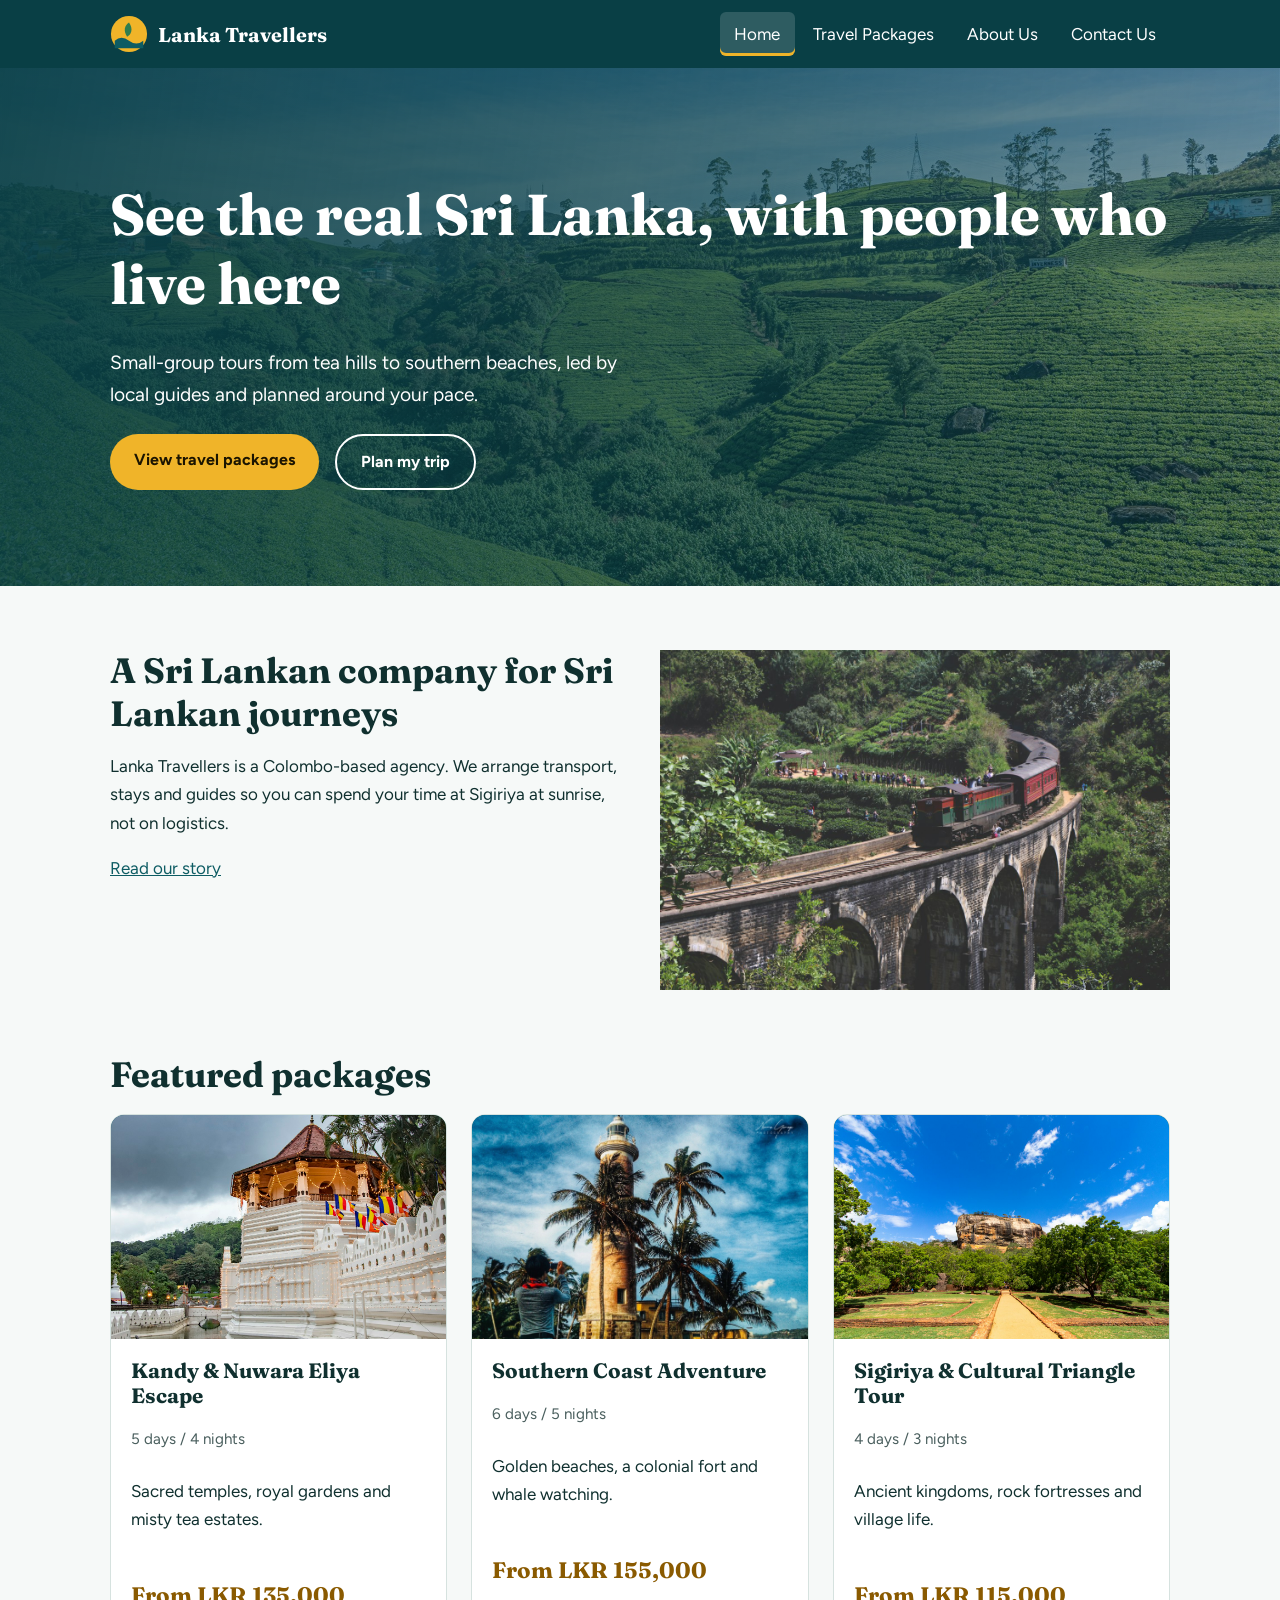
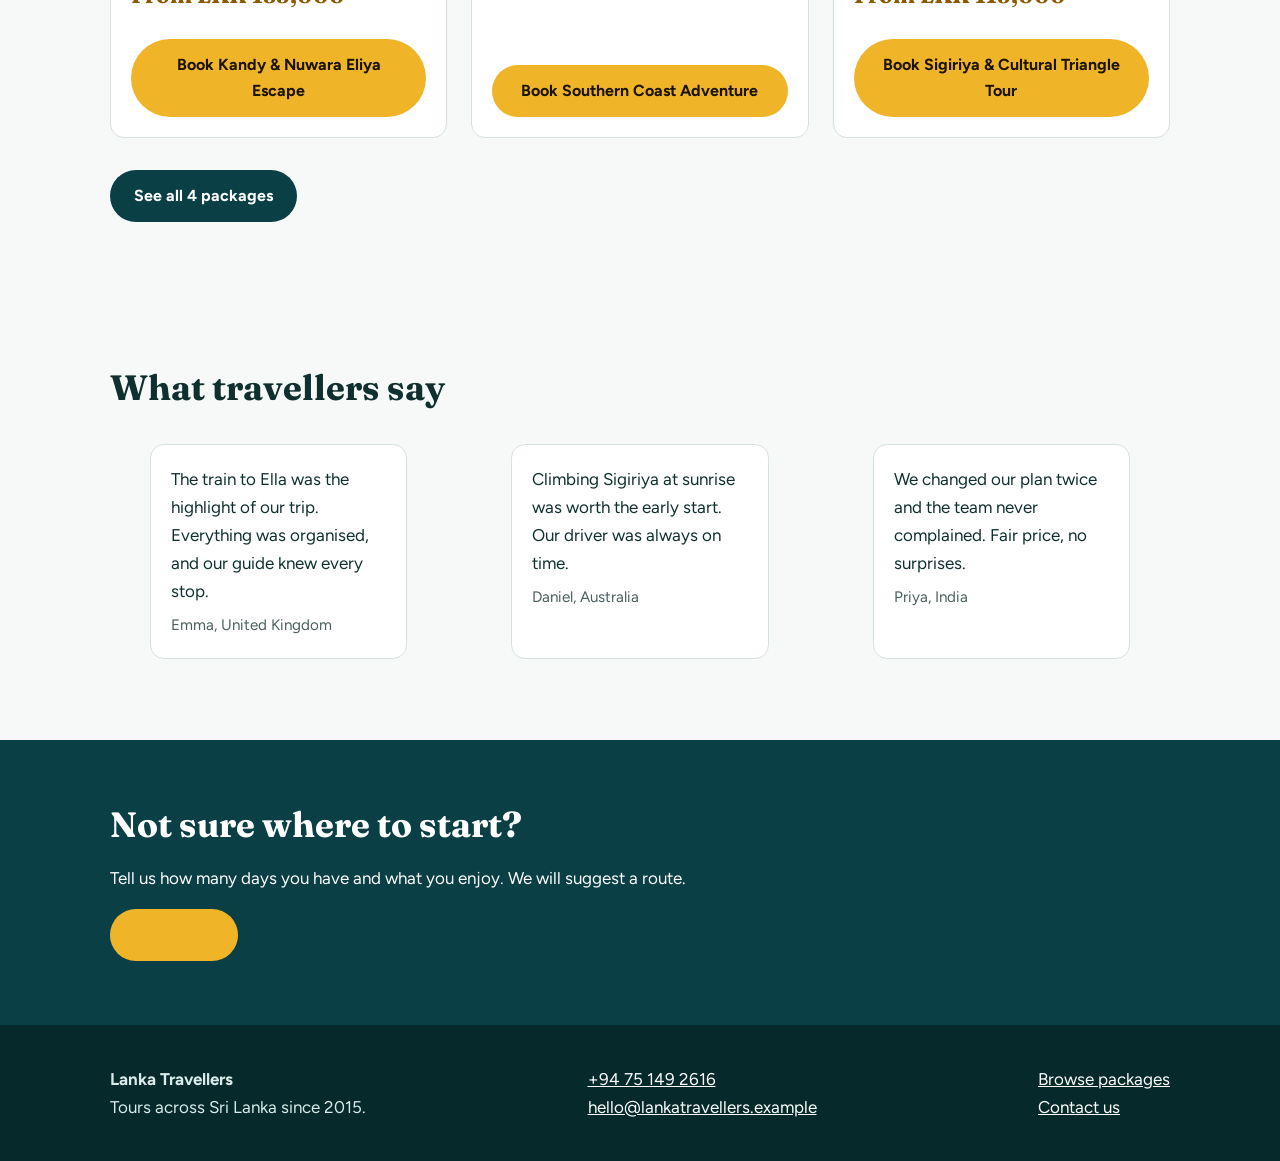
==== index.html @ 52781e10 "Initial commit - Traveling-Website" ====
<!DOCTYPE html>
<html lang="en"><head><meta charset="utf-8"><meta name="viewport" content="width=device-width,initial-scale=1">
<title>Sri Lanka Tours | Lanka Travellers</title><meta name="description" content="Guided tours and travel packages across Sri Lanka.">
<link rel="icon" href="images/favicon.svg" type="image/svg+xml">
<link rel="preconnect" href="https://fonts.googleapis.com"><link rel="preconnect" href="https://fonts.gstatic.com" crossorigin>
<link href="https://fonts.googleapis.com/css2?family=Figtree:wght@400;600;700&family=Fraunces:opsz,wght@9..144,600;9..144,700&display=swap" rel="stylesheet">
<link rel="stylesheet" href="css/style.css"></head><body>
<a class="skip" href="#main">Skip to main content</a>
<header class="site"><div class="wrap"><a class="brand" href="index.html"><svg viewBox="0 0 40 40" aria-hidden="true"><circle cx="20" cy="20" r="19" fill="#f0b429"/><path d="M5 27q7-6 15 0t15 0v8H5z" fill="#0d5c63"/><path d="M20 8c-5 3-6 9-2 15 4-2 7-8 2-15z" fill="#2f7d4f"/></svg>Lanka Travellers</a>
<button class="menu-btn" aria-expanded="false" aria-controls="nav">Menu</button>
<nav id="nav" aria-label="Main"><ul><li><a href="index.html" aria-current="page">Home</a></li><li><a href="packages.html">Travel Packages</a></li><li><a href="about.html">About Us</a></li><li><a href="contact.html">Contact Us</a></li></ul></nav></div></header>
<main id="main">
<section class="hero"><div class="wrap"><h1>See the real Sri Lanka, with people who live here</h1>
<p>Small-group tours from tea hills to southern beaches, led by local guides and planned around your pace.</p>
<div class="btns"><a class="btn" href="packages.html">View travel packages</a><a class="btn alt" href="contact.html">Plan my trip</a></div></div></section>
<section><div class="wrap split"><div><h2>A Sri Lankan company for Sri Lankan journeys</h2>
<p>Lanka Travellers is a Colombo-based agency. We arrange transport, stays and guides so you can spend your time at Sigiriya at sunrise, not on logistics.</p>
<p><a href="about.html">Read our story</a></p></div>
<div><div class="ph"><img src="images/hero2.jpg" alt="Train winding through green hill country in Sri Lanka" loading="lazy" onerror="this.remove()"></div></div></div></section>
<section style="padding-top:0"><div class="wrap"><h2>Featured packages</h2><div class="grid"><article class="card"><div class="ph"><img src="images/kandy.jpg" alt="Temple of the Tooth in Kandy, with tea country at Nuwara Eliya" loading="lazy" onerror="this.remove()"></div><div class="body"><h3>Kandy & Nuwara Eliya Escape</h3><p class="meta">5 days / 4 nights</p><p>Sacred temples, royal gardens and misty tea estates.</p><p class="price">From LKR 135,000</p><a class="btn" href="contact.html?package=Kandy+%26+Nuwara+Eliya+Escape">Book Kandy & Nuwara Eliya Escape</a></div></article><article class="card"><div class="ph"><img src="images/south.jpg" alt="Palm-lined beach and Galle Lighthouse on Sri Lanka's southern coast" loading="lazy" onerror="this.remove()"></div><div class="body"><h3>Southern Coast Adventure</h3><p class="meta">6 days / 5 nights</p><p>Golden beaches, a colonial fort and whale watching.</p><p class="price">From LKR 155,000</p><a class="btn" href="contact.html?package=Southern+Coast+Adventure">Book Southern Coast Adventure</a></div></article><article class="card"><div class="ph"><img src="images/sigiriya.jpg" alt="Sigiriya Rock Fortress rising above the jungle" loading="lazy" onerror="this.remove()"></div><div class="body"><h3>Sigiriya & Cultural Triangle Tour</h3><p class="meta">4 days / 3 nights</p><p>Ancient kingdoms, rock fortresses and village life.</p><p class="price">From LKR 115,000</p><a class="btn" href="contact.html?package=Sigiriya+%26+Cultural+Triangle+Tour">Book Sigiriya & Cultural Triangle Tour</a></div></article></div>
<p style="margin-top:2rem"><a class="btn" href="packages.html" style="background:var(--sea-d);color:#fff">See all 4 packages</a></p></div></section>
<section><div class="wrap"><h2>What travellers say</h2><div class="grid">
<figure class="card"><div class="body"><blockquote style="margin:0">The train to Ella was the highlight of our trip. Everything was organised, and our guide knew every stop.</blockquote><figcaption class="meta">Emma, United Kingdom</figcaption></div></figure>
<figure class="card"><div class="body"><blockquote style="margin:0">Climbing Sigiriya at sunrise was worth the early start. Our driver was always on time.</blockquote><figcaption class="meta">Daniel, Australia</figcaption></div></figure>
<figure class="card"><div class="body"><blockquote style="margin:0">We changed our plan twice and the team never complained. Fair price, no surprises.</blockquote><figcaption class="meta">Priya, India</figcaption></div></figure></div></div></section>
<section class="band"><div class="wrap"><h2>Not sure where to start?</h2><p>Tell us how many days you have and what you enjoy. We will suggest a route.</p><a class="btn" href="contact.html">Contact us</a></div></section></main>
<footer><div class="wrap"><div><strong>Lanka Travellers</strong><br>Tours across Sri Lanka since 2015.</div>
<div><a href="tel:+94751492616">+94 75 149 2616</a><br><a href="mailto:hello@lankatravellers.example">hello@lankatravellers.example</a></div>
<div><a href="packages.html">Browse packages</a><br><a href="contact.html">Contact us</a></div></div></footer>
<script src="js/main.js"></script></body></html>
---- css/style.css ----
:root{--ink:#10302f;--sea:#0d5c63;--sea-d:#093f45;--leaf:#2f7d4f;--gold:#f0b429;--gold-d:#8a5a00;--bg:#f6f9f8;--card:#fff;--muted:#4a5f5e;--line:#d6e2df}
@media(prefers-color-scheme:dark){:root{--ink:#e8f1ef;--bg:#0b1a1b;--card:#12292b;--muted:#a9c0bd;--line:#244245;--sea:#5ec4cc;--sea-d:#0d5c63;--gold-d:#f0b429}}
*{box-sizing:border-box}html{scroll-behavior:smooth}
body{margin:0;font:1.0625rem/1.65 "Figtree",system-ui,sans-serif;color:var(--ink);background:var(--bg)}
h1,h2,h3{font-family:"Fraunces",Georgia,serif;line-height:1.2;margin:0 0 .5em}
h1{font-size:clamp(2.2rem,5vw,3.6rem)}h2{font-size:clamp(1.6rem,3vw,2.2rem)}h3{font-size:1.3rem}
img{max-width:100%;display:block}a{color:var(--sea)}
:focus-visible{outline:3px solid var(--gold);outline-offset:3px}
.skip{position:absolute;left:-999px;background:var(--gold);color:#000;padding:.6rem 1rem;z-index:99}.skip:focus{left:1rem;top:1rem}
.wrap{max-width:1100px;margin:auto;padding:0 1.25rem}
header.site{background:var(--sea-d);position:sticky;top:0;z-index:10}
header.site .wrap{display:flex;align-items:center;justify-content:space-between;min-height:68px}
.brand{display:flex;align-items:center;gap:.6rem;color:#fff;text-decoration:none;font:700 1.25rem "Fraunces",serif}
.brand svg{width:38px;height:38px}
nav ul{list-style:none;display:flex;gap:.25rem;margin:0;padding:0}
nav a{color:#fff;text-decoration:none;padding:.5rem .9rem;border-radius:6px;display:block}
nav a:hover,nav a[aria-current=page]{background:rgba(255,255,255,.15);box-shadow:inset 0 -3px var(--gold)}
.menu-btn{display:none;background:none;border:2px solid #fff;color:#fff;padding:.4rem .8rem;border-radius:6px;font:inherit;cursor:pointer}
.btn{display:inline-block;background:var(--gold);color:#1b1400;font-weight:700;text-decoration:none;padding:.8rem 1.5rem;border-radius:999px;border:0;cursor:pointer;font-size:1rem}
.btn:hover{background:#ffc94d}.btn.alt{background:transparent;color:#fff;border:2px solid #fff}
.hero{color:#fff;padding:7rem 0 6rem;background:linear-gradient(100deg,rgba(9,63,69,.92),rgba(9,63,69,.45)),url(../images/hero.jpg) center/cover,linear-gradient(135deg,#0d5c63,#2f7d4f)}
.hero p{max-width:34rem;font-size:1.2rem}.hero .btns{display:flex;gap:1rem;flex-wrap:wrap;margin-top:1.5rem}
.page-head{background:var(--sea-d);color:#fff;padding:3.5rem 0}.page-head p{max-width:38rem;margin:0}
section{padding:4rem 0}.grid{display:grid;gap:1.5rem;grid-template-columns:repeat(auto-fit,minmax(250px,1fr))}
.card{background:var(--card);border:1px solid var(--line);border-radius:14px;overflow:hidden;display:flex;flex-direction:column}
.card .body{padding:1.25rem;display:flex;flex-direction:column;gap:.5rem;flex:1}.card .body .btn{margin-top:auto;text-align:center}
.ph{position:relative;aspect-ratio:3/2;background:linear-gradient(135deg,var(--sea),var(--leaf))}
.ph img{position:absolute;inset:0;width:100%;height:100%;object-fit:cover}
.price{font:700 1.4rem "Fraunces",serif;color:var(--gold-d)}.meta{color:var(--muted);font-size:.95rem;margin:0}
.pkg{display:grid;grid-template-columns:1fr 1.2fr;margin-bottom:2rem}.pkg .ph{aspect-ratio:auto;min-height:260px}
.pkg ul{padding-left:1.2rem;margin:.3rem 0}
.split{display:grid;gap:2.5rem;grid-template-columns:repeat(auto-fit,minmax(300px,1fr))}
.band{background:var(--sea-d);color:#fff}.band a{color:var(--gold)}
form{display:grid;gap:1rem}label{font-weight:600;display:block;margin-bottom:.3rem}
input,select,textarea{width:100%;padding:.75rem;border:2px solid var(--line);border-radius:8px;font:inherit;background:var(--card);color:var(--ink)}
.msg{font-weight:700;color:var(--leaf)}iframe{width:100%;height:320px;border:0;border-radius:14px}
footer{background:#06292c;color:#d8ebe8;padding:2.5rem 0}footer a{color:#fff}footer .wrap{display:flex;flex-wrap:wrap;gap:1.5rem;justify-content:space-between}
@media(max-width:760px){.menu-btn{display:block}nav{display:none;position:absolute;left:0;right:0;top:68px;background:var(--sea-d)}nav.open{display:block}nav ul{flex-direction:column;padding:.5rem 1rem 1rem}.pkg{grid-template-columns:1fr}.hero{padding:4.5rem 0}}
@media(prefers-reduced-motion:reduce){html{scroll-behavior:auto}}
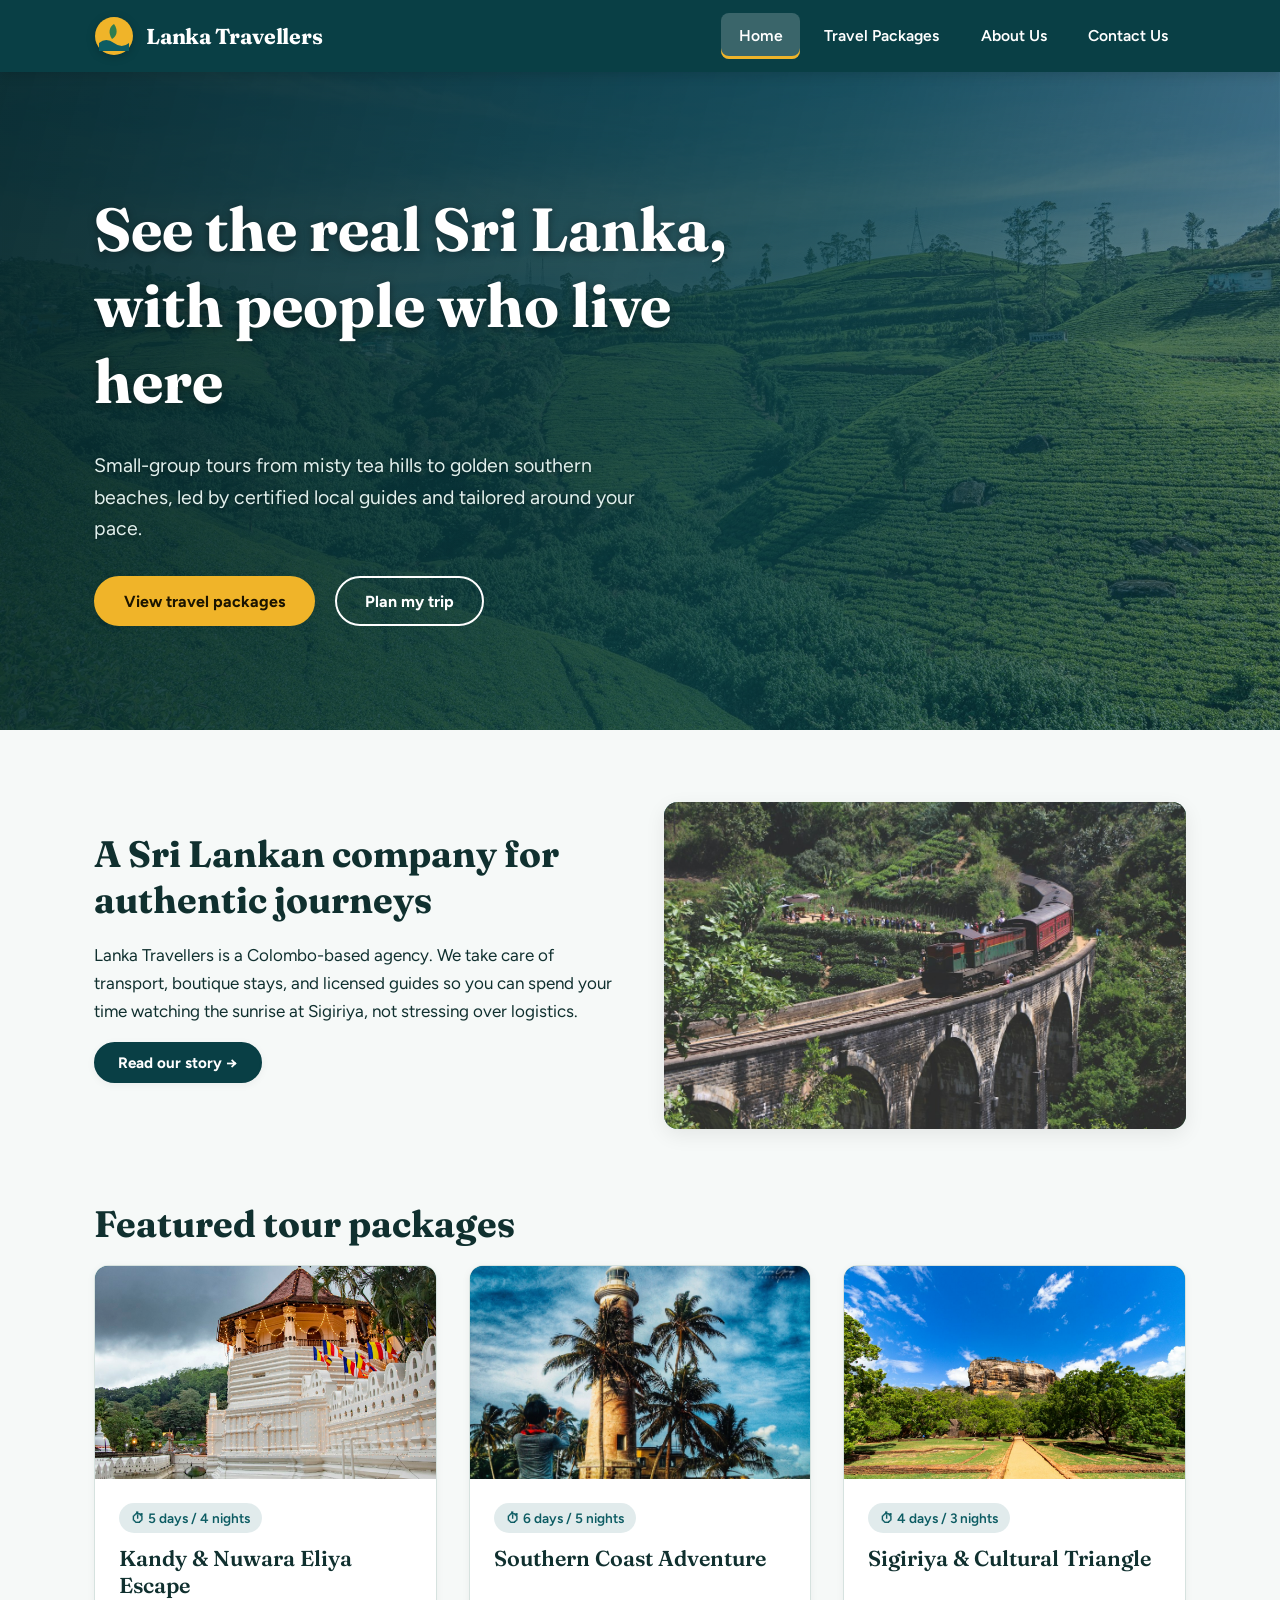
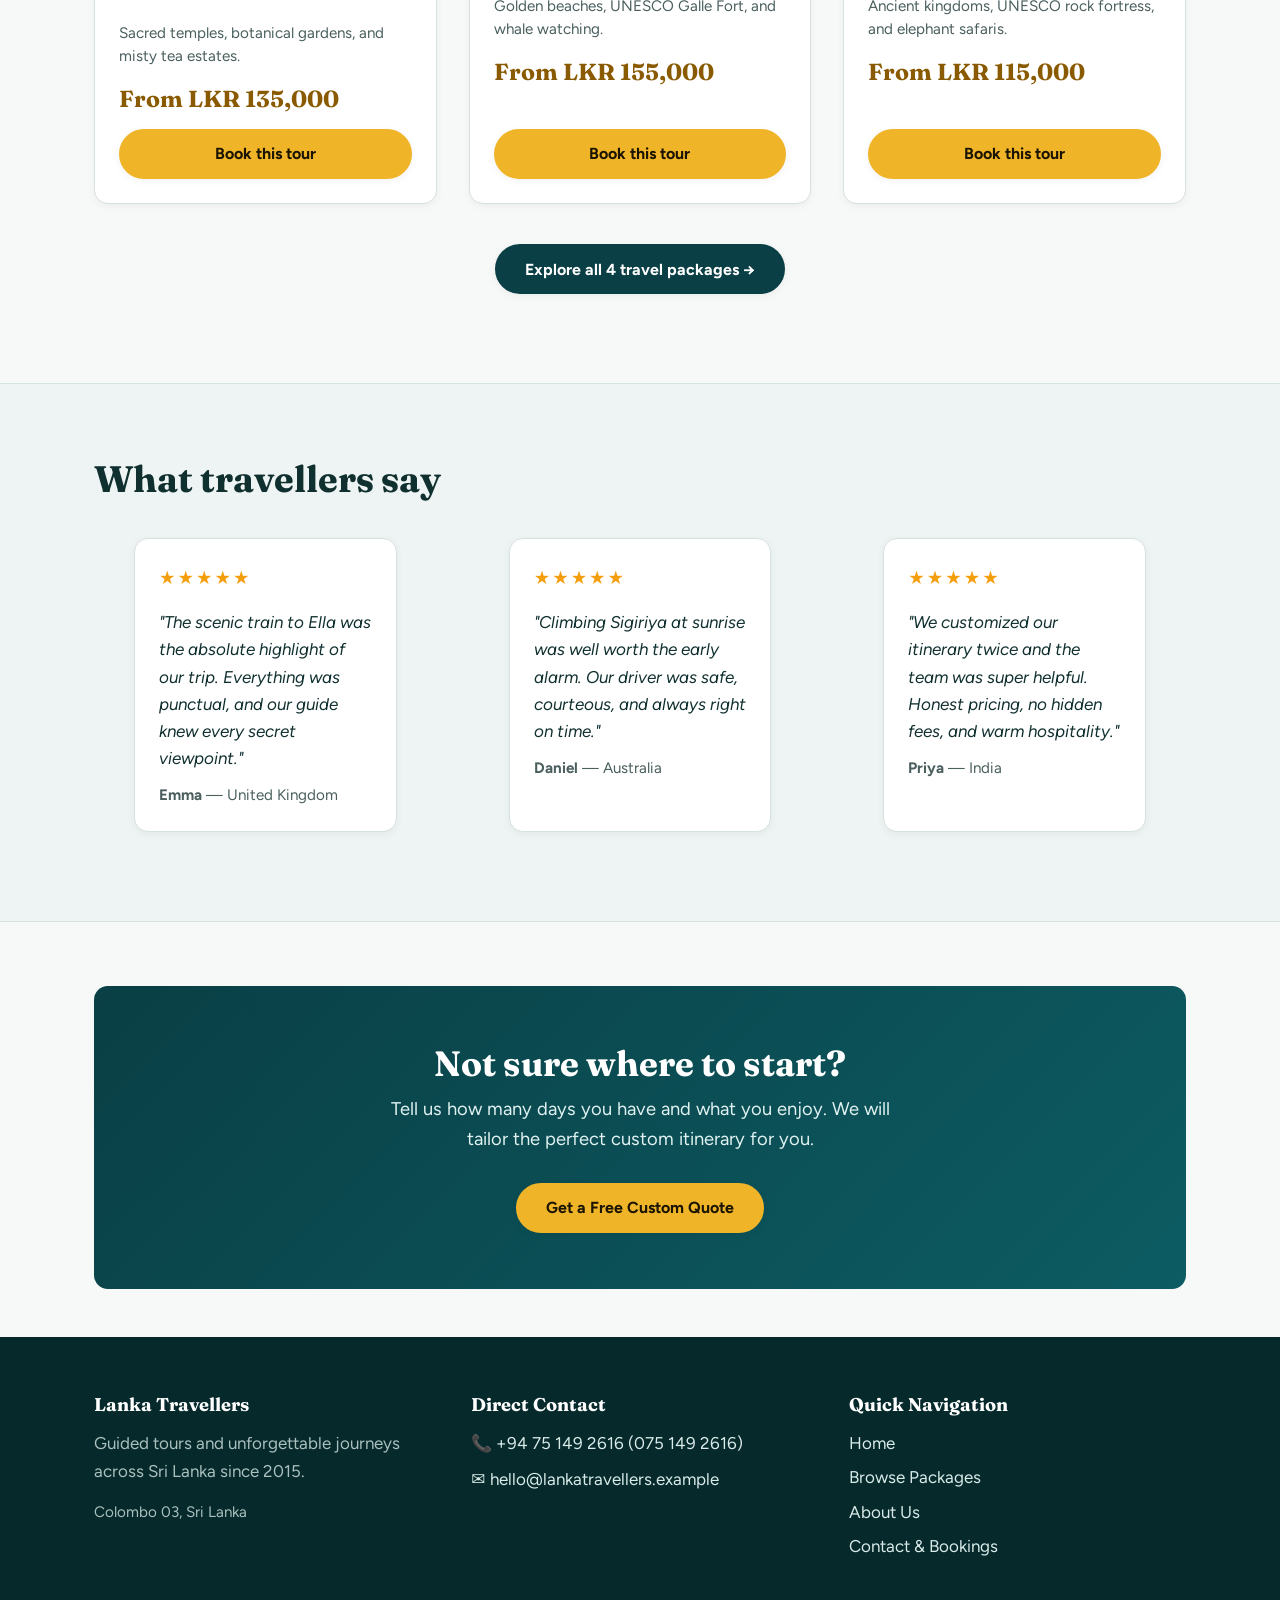
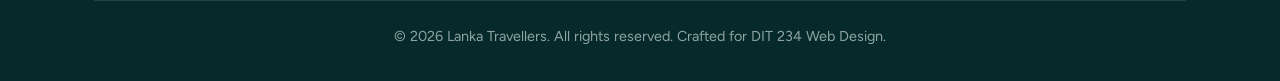
==== commit 9ebbb5db: "Polish UI/UX design: responsive navigation, card hover states, FAQ accordion, forms, and typography" ====
--- a/index.html
+++ b/index.html
@@ -1,30 +1,194 @@
 <!DOCTYPE html>
-<html lang="en"><head><meta charset="utf-8"><meta name="viewport" content="width=device-width,initial-scale=1">
-<title>Sri Lanka Tours | Lanka Travellers</title><meta name="description" content="Guided tours and travel packages across Sri Lanka.">
-<link rel="icon" href="images/favicon.svg" type="image/svg+xml">
-<link rel="preconnect" href="https://fonts.googleapis.com"><link rel="preconnect" href="https://fonts.gstatic.com" crossorigin>
-<link href="https://fonts.googleapis.com/css2?family=Figtree:wght@400;600;700&family=Fraunces:opsz,wght@9..144,600;9..144,700&display=swap" rel="stylesheet">
-<link rel="stylesheet" href="css/style.css"></head><body>
-<a class="skip" href="#main">Skip to main content</a>
-<header class="site"><div class="wrap"><a class="brand" href="index.html"><svg viewBox="0 0 40 40" aria-hidden="true"><circle cx="20" cy="20" r="19" fill="#f0b429"/><path d="M5 27q7-6 15 0t15 0v8H5z" fill="#0d5c63"/><path d="M20 8c-5 3-6 9-2 15 4-2 7-8 2-15z" fill="#2f7d4f"/></svg>Lanka Travellers</a>
-<button class="menu-btn" aria-expanded="false" aria-controls="nav">Menu</button>
-<nav id="nav" aria-label="Main"><ul><li><a href="index.html" aria-current="page">Home</a></li><li><a href="packages.html">Travel Packages</a></li><li><a href="about.html">About Us</a></li><li><a href="contact.html">Contact Us</a></li></ul></nav></div></header>
-<main id="main">
-<section class="hero"><div class="wrap"><h1>See the real Sri Lanka, with people who live here</h1>
-<p>Small-group tours from tea hills to southern beaches, led by local guides and planned around your pace.</p>
-<div class="btns"><a class="btn" href="packages.html">View travel packages</a><a class="btn alt" href="contact.html">Plan my trip</a></div></div></section>
-<section><div class="wrap split"><div><h2>A Sri Lankan company for Sri Lankan journeys</h2>
-<p>Lanka Travellers is a Colombo-based agency. We arrange transport, stays and guides so you can spend your time at Sigiriya at sunrise, not on logistics.</p>
-<p><a href="about.html">Read our story</a></p></div>
-<div><div class="ph"><img src="images/hero2.jpg" alt="Train winding through green hill country in Sri Lanka" loading="lazy" onerror="this.remove()"></div></div></div></section>
-<section style="padding-top:0"><div class="wrap"><h2>Featured packages</h2><div class="grid"><article class="card"><div class="ph"><img src="images/kandy.jpg" alt="Temple of the Tooth in Kandy, with tea country at Nuwara Eliya" loading="lazy" onerror="this.remove()"></div><div class="body"><h3>Kandy & Nuwara Eliya Escape</h3><p class="meta">5 days / 4 nights</p><p>Sacred temples, royal gardens and misty tea estates.</p><p class="price">From LKR 135,000</p><a class="btn" href="contact.html?package=Kandy+%26+Nuwara+Eliya+Escape">Book Kandy & Nuwara Eliya Escape</a></div></article><article class="card"><div class="ph"><img src="images/south.jpg" alt="Palm-lined beach and Galle Lighthouse on Sri Lanka's southern coast" loading="lazy" onerror="this.remove()"></div><div class="body"><h3>Southern Coast Adventure</h3><p class="meta">6 days / 5 nights</p><p>Golden beaches, a colonial fort and whale watching.</p><p class="price">From LKR 155,000</p><a class="btn" href="contact.html?package=Southern+Coast+Adventure">Book Southern Coast Adventure</a></div></article><article class="card"><div class="ph"><img src="images/sigiriya.jpg" alt="Sigiriya Rock Fortress rising above the jungle" loading="lazy" onerror="this.remove()"></div><div class="body"><h3>Sigiriya & Cultural Triangle Tour</h3><p class="meta">4 days / 3 nights</p><p>Ancient kingdoms, rock fortresses and village life.</p><p class="price">From LKR 115,000</p><a class="btn" href="contact.html?package=Sigiriya+%26+Cultural+Triangle+Tour">Book Sigiriya & Cultural Triangle Tour</a></div></article></div>
-<p style="margin-top:2rem"><a class="btn" href="packages.html" style="background:var(--sea-d);color:#fff">See all 4 packages</a></p></div></section>
-<section><div class="wrap"><h2>What travellers say</h2><div class="grid">
-<figure class="card"><div class="body"><blockquote style="margin:0">The train to Ella was the highlight of our trip. Everything was organised, and our guide knew every stop.</blockquote><figcaption class="meta">Emma, United Kingdom</figcaption></div></figure>
-<figure class="card"><div class="body"><blockquote style="margin:0">Climbing Sigiriya at sunrise was worth the early start. Our driver was always on time.</blockquote><figcaption class="meta">Daniel, Australia</figcaption></div></figure>
-<figure class="card"><div class="body"><blockquote style="margin:0">We changed our plan twice and the team never complained. Fair price, no surprises.</blockquote><figcaption class="meta">Priya, India</figcaption></div></figure></div></div></section>
-<section class="band"><div class="wrap"><h2>Not sure where to start?</h2><p>Tell us how many days you have and what you enjoy. We will suggest a route.</p><a class="btn" href="contact.html">Contact us</a></div></section></main>
-<footer><div class="wrap"><div><strong>Lanka Travellers</strong><br>Tours across Sri Lanka since 2015.</div>
-<div><a href="tel:+94751492616">+94 75 149 2616</a><br><a href="mailto:hello@lankatravellers.example">hello@lankatravellers.example</a></div>
-<div><a href="packages.html">Browse packages</a><br><a href="contact.html">Contact us</a></div></div></footer>
-<script src="js/main.js"></script></body></html>+<html lang="en">
+<head>
+  <meta charset="utf-8">
+  <meta name="viewport" content="width=device-width, initial-scale=1">
+  <title>Sri Lanka Tours | Lanka Travellers</title>
+  <meta name="description" content="Authentic guided tours and travel packages across Sri Lanka, planned around your pace.">
+  <link rel="icon" href="images/favicon.svg" type="image/svg+xml">
+  <link rel="preconnect" href="https://fonts.googleapis.com">
+  <link rel="preconnect" href="https://fonts.gstatic.com" crossorigin>
+  <link href="https://fonts.googleapis.com/css2?family=Figtree:wght@400;600;700&family=Fraunces:opsz,wght@9..144,600;9..144,700&display=swap" rel="stylesheet">
+  <link rel="stylesheet" href="css/style.css">
+</head>
+<body>
+  <a class="skip" href="#main">Skip to main content</a>
+
+  <header class="site">
+    <div class="wrap">
+      <a class="brand" href="index.html">
+        <svg viewBox="0 0 40 40" aria-hidden="true">
+          <circle cx="20" cy="20" r="19" fill="#f0b429"/>
+          <path d="M5 27q7-6 15 0t15 0v8H5z" fill="#0d5c63"/>
+          <path d="M20 8c-5 3-6 9-2 15 4-2 7-8 2-15z" fill="#2f7d4f"/>
+        </svg>
+        Lanka Travellers
+      </a>
+      <button class="menu-btn" aria-expanded="false" aria-controls="nav">☰ Menu</button>
+      <nav id="nav" aria-label="Main">
+        <ul>
+          <li><a href="index.html" aria-current="page">Home</a></li>
+          <li><a href="packages.html">Travel Packages</a></li>
+          <li><a href="about.html">About Us</a></li>
+          <li><a href="contact.html">Contact Us</a></li>
+        </ul>
+      </nav>
+    </div>
+  </header>
+
+  <main id="main">
+    <!-- Hero Section -->
+    <section class="hero">
+      <div class="wrap">
+        <h1>See the real Sri Lanka, with people who live here</h1>
+        <p>Small-group tours from misty tea hills to golden southern beaches, led by certified local guides and tailored around your pace.</p>
+        <div class="btns">
+          <a class="btn" href="packages.html">View travel packages</a>
+          <a class="btn alt" href="contact.html">Plan my trip</a>
+        </div>
+      </div>
+    </section>
+
+    <!-- Company Story Section -->
+    <section>
+      <div class="wrap split">
+        <div>
+          <h2>A Sri Lankan company for authentic journeys</h2>
+          <p>Lanka Travellers is a Colombo-based agency. We take care of transport, boutique stays, and licensed guides so you can spend your time watching the sunrise at Sigiriya, not stressing over logistics.</p>
+          <p><a href="about.html" class="btn dark" style="padding: 0.6rem 1.4rem; font-size: 0.95rem;">Read our story →</a></p>
+        </div>
+        <div>
+          <div class="ph" style="border-radius: var(--radius); box-shadow: var(--shadow-md);">
+            <img src="images/hero2.jpg" alt="Scenic train winding through green tea hills in Sri Lanka" loading="lazy">
+          </div>
+        </div>
+      </div>
+    </section>
+
+    <!-- Featured Packages -->
+    <section style="padding-top: 0;">
+      <div class="wrap">
+        <h2>Featured tour packages</h2>
+        <div class="grid">
+          <!-- Card 1 -->
+          <article class="card">
+            <div class="ph">
+              <img src="images/kandy.jpg" alt="Temple of the Tooth in Kandy, Sri Lanka" loading="lazy">
+            </div>
+            <div class="body">
+              <span class="badge">⏱ 5 days / 4 nights</span>
+              <h3>Kandy &amp; Nuwara Eliya Escape</h3>
+              <p class="meta">Sacred temples, botanical gardens, and misty tea estates.</p>
+              <p class="price">From LKR 135,000</p>
+              <a class="btn" href="contact.html?package=Kandy+%26+Nuwara+Eliya+Escape">Book this tour</a>
+            </div>
+          </article>
+
+          <!-- Card 2 -->
+          <article class="card">
+            <div class="ph">
+              <img src="images/south.jpg" alt="Galle Fort Lighthouse on Sri Lanka southern coast" loading="lazy">
+            </div>
+            <div class="body">
+              <span class="badge">⏱ 6 days / 5 nights</span>
+              <h3>Southern Coast Adventure</h3>
+              <p class="meta">Golden beaches, UNESCO Galle Fort, and whale watching.</p>
+              <p class="price">From LKR 155,000</p>
+              <a class="btn" href="contact.html?package=Southern+Coast+Adventure">Book this tour</a>
+            </div>
+          </article>
+
+          <!-- Card 3 -->
+          <article class="card">
+            <div class="ph">
+              <img src="images/sigiriya.jpg" alt="Sigiriya Rock Fortress rising above jungle gardens" loading="lazy">
+            </div>
+            <div class="body">
+              <span class="badge">⏱ 4 days / 3 nights</span>
+              <h3>Sigiriya &amp; Cultural Triangle</h3>
+              <p class="meta">Ancient kingdoms, UNESCO rock fortress, and elephant safaris.</p>
+              <p class="price">From LKR 115,000</p>
+              <a class="btn" href="contact.html?package=Sigiriya+%26+Cultural+Triangle+Tour">Book this tour</a>
+            </div>
+          </article>
+        </div>
+
+        <p style="margin-top: 2.5rem; text-align: center;">
+          <a class="btn dark" href="packages.html">Explore all 4 travel packages →</a>
+        </p>
+      </div>
+    </section>
+
+    <!-- Testimonials -->
+    <section style="background: rgba(13, 92, 99, 0.03); border-top: 1px solid var(--line); border-bottom: 1px solid var(--line);">
+      <div class="wrap">
+        <h2>What travellers say</h2>
+        <div class="grid">
+          <figure class="card">
+            <div class="body">
+              <div class="stars" aria-label="5 out of 5 stars">★★★★★</div>
+              <blockquote style="margin: 0;">"The scenic train to Ella was the absolute highlight of our trip. Everything was punctual, and our guide knew every secret viewpoint."</blockquote>
+              <figcaption class="meta"><strong>Emma</strong> — United Kingdom</figcaption>
+            </div>
+          </figure>
+
+          <figure class="card">
+            <div class="body">
+              <div class="stars" aria-label="5 out of 5 stars">★★★★★</div>
+              <blockquote style="margin: 0;">"Climbing Sigiriya at sunrise was well worth the early alarm. Our driver was safe, courteous, and always right on time."</blockquote>
+              <figcaption class="meta"><strong>Daniel</strong> — Australia</figcaption>
+            </div>
+          </figure>
+
+          <figure class="card">
+            <div class="body">
+              <div class="stars" aria-label="5 out of 5 stars">★★★★★</div>
+              <blockquote style="margin: 0;">"We customized our itinerary twice and the team was super helpful. Honest pricing, no hidden fees, and warm hospitality."</blockquote>
+              <figcaption class="meta"><strong>Priya</strong> — India</figcaption>
+            </div>
+          </figure>
+        </div>
+      </div>
+    </section>
+
+    <!-- Call to action band -->
+    <div class="wrap" style="padding-top: 2rem;">
+      <section class="band">
+        <h2>Not sure where to start?</h2>
+        <p>Tell us how many days you have and what you enjoy. We will tailor the perfect custom itinerary for you.</p>
+        <a class="btn" href="contact.html">Get a Free Custom Quote</a>
+      </section>
+    </div>
+  </main>
+
+  <!-- Footer -->
+  <footer>
+    <div class="wrap">
+      <div>
+        <h4>Lanka Travellers</h4>
+        <p style="margin: 0 0 0.5rem; color: #a9c0bd;">Guided tours and unforgettable journeys across Sri Lanka since 2015.</p>
+        <p style="font-size: 0.95rem; color: #a9c0bd;">Colombo 03, Sri Lanka</p>
+      </div>
+      <div>
+        <h4>Direct Contact</h4>
+        <p style="margin: 0 0 0.5rem;"><a href="tel:+94751492616">📞 +94 75 149 2616 (075 149 2616)</a></p>
+        <p style="margin: 0;"><a href="mailto:hello@lankatravellers.example">✉️ hello@lankatravellers.example</a></p>
+      </div>
+      <div>
+        <h4>Quick Navigation</h4>
+        <p style="margin: 0 0 0.4rem;"><a href="index.html">Home</a></p>
+        <p style="margin: 0 0 0.4rem;"><a href="packages.html">Browse Packages</a></p>
+        <p style="margin: 0 0 0.4rem;"><a href="about.html">About Us</a></p>
+        <p style="margin: 0;"><a href="contact.html">Contact &amp; Bookings</a></p>
+      </div>
+    </div>
+    <div class="wrap">
+      <div class="footer-bottom" style="width: 100%;">
+        &copy; 2026 Lanka Travellers. All rights reserved. Crafted for DIT 234 Web Design.
+      </div>
+    </div>
+  </footer>
+
+  <script src="js/main.js"></script>
+</body>
+</html>
--- a/css/style.css
+++ b/css/style.css
@@ -1,39 +1,713 @@
-:root{--ink:#10302f;--sea:#0d5c63;--sea-d:#093f45;--leaf:#2f7d4f;--gold:#f0b429;--gold-d:#8a5a00;--bg:#f6f9f8;--card:#fff;--muted:#4a5f5e;--line:#d6e2df}
-@media(prefers-color-scheme:dark){:root{--ink:#e8f1ef;--bg:#0b1a1b;--card:#12292b;--muted:#a9c0bd;--line:#244245;--sea:#5ec4cc;--sea-d:#0d5c63;--gold-d:#f0b429}}
-*{box-sizing:border-box}html{scroll-behavior:smooth}
-body{margin:0;font:1.0625rem/1.65 "Figtree",system-ui,sans-serif;color:var(--ink);background:var(--bg)}
-h1,h2,h3{font-family:"Fraunces",Georgia,serif;line-height:1.2;margin:0 0 .5em}
-h1{font-size:clamp(2.2rem,5vw,3.6rem)}h2{font-size:clamp(1.6rem,3vw,2.2rem)}h3{font-size:1.3rem}
-img{max-width:100%;display:block}a{color:var(--sea)}
-:focus-visible{outline:3px solid var(--gold);outline-offset:3px}
-.skip{position:absolute;left:-999px;background:var(--gold);color:#000;padding:.6rem 1rem;z-index:99}.skip:focus{left:1rem;top:1rem}
-.wrap{max-width:1100px;margin:auto;padding:0 1.25rem}
-header.site{background:var(--sea-d);position:sticky;top:0;z-index:10}
-header.site .wrap{display:flex;align-items:center;justify-content:space-between;min-height:68px}
-.brand{display:flex;align-items:center;gap:.6rem;color:#fff;text-decoration:none;font:700 1.25rem "Fraunces",serif}
-.brand svg{width:38px;height:38px}
-nav ul{list-style:none;display:flex;gap:.25rem;margin:0;padding:0}
-nav a{color:#fff;text-decoration:none;padding:.5rem .9rem;border-radius:6px;display:block}
-nav a:hover,nav a[aria-current=page]{background:rgba(255,255,255,.15);box-shadow:inset 0 -3px var(--gold)}
-.menu-btn{display:none;background:none;border:2px solid #fff;color:#fff;padding:.4rem .8rem;border-radius:6px;font:inherit;cursor:pointer}
-.btn{display:inline-block;background:var(--gold);color:#1b1400;font-weight:700;text-decoration:none;padding:.8rem 1.5rem;border-radius:999px;border:0;cursor:pointer;font-size:1rem}
-.btn:hover{background:#ffc94d}.btn.alt{background:transparent;color:#fff;border:2px solid #fff}
-.hero{color:#fff;padding:7rem 0 6rem;background:linear-gradient(100deg,rgba(9,63,69,.92),rgba(9,63,69,.45)),url(../images/hero.jpg) center/cover,linear-gradient(135deg,#0d5c63,#2f7d4f)}
-.hero p{max-width:34rem;font-size:1.2rem}.hero .btns{display:flex;gap:1rem;flex-wrap:wrap;margin-top:1.5rem}
-.page-head{background:var(--sea-d);color:#fff;padding:3.5rem 0}.page-head p{max-width:38rem;margin:0}
-section{padding:4rem 0}.grid{display:grid;gap:1.5rem;grid-template-columns:repeat(auto-fit,minmax(250px,1fr))}
-.card{background:var(--card);border:1px solid var(--line);border-radius:14px;overflow:hidden;display:flex;flex-direction:column}
-.card .body{padding:1.25rem;display:flex;flex-direction:column;gap:.5rem;flex:1}.card .body .btn{margin-top:auto;text-align:center}
-.ph{position:relative;aspect-ratio:3/2;background:linear-gradient(135deg,var(--sea),var(--leaf))}
-.ph img{position:absolute;inset:0;width:100%;height:100%;object-fit:cover}
-.price{font:700 1.4rem "Fraunces",serif;color:var(--gold-d)}.meta{color:var(--muted);font-size:.95rem;margin:0}
-.pkg{display:grid;grid-template-columns:1fr 1.2fr;margin-bottom:2rem}.pkg .ph{aspect-ratio:auto;min-height:260px}
-.pkg ul{padding-left:1.2rem;margin:.3rem 0}
-.split{display:grid;gap:2.5rem;grid-template-columns:repeat(auto-fit,minmax(300px,1fr))}
-.band{background:var(--sea-d);color:#fff}.band a{color:var(--gold)}
-form{display:grid;gap:1rem}label{font-weight:600;display:block;margin-bottom:.3rem}
-input,select,textarea{width:100%;padding:.75rem;border:2px solid var(--line);border-radius:8px;font:inherit;background:var(--card);color:var(--ink)}
-.msg{font-weight:700;color:var(--leaf)}iframe{width:100%;height:320px;border:0;border-radius:14px}
-footer{background:#06292c;color:#d8ebe8;padding:2.5rem 0}footer a{color:#fff}footer .wrap{display:flex;flex-wrap:wrap;gap:1.5rem;justify-content:space-between}
-@media(max-width:760px){.menu-btn{display:block}nav{display:none;position:absolute;left:0;right:0;top:68px;background:var(--sea-d)}nav.open{display:block}nav ul{flex-direction:column;padding:.5rem 1rem 1rem}.pkg{grid-template-columns:1fr}.hero{padding:4.5rem 0}}
-@media(prefers-reduced-motion:reduce){html{scroll-behavior:auto}}
+:root {
+  --ink: #10302f;
+  --sea: #0d5c63;
+  --sea-d: #093f45;
+  --leaf: #2f7d4f;
+  --gold: #f0b429;
+  --gold-d: #8a5a00;
+  --bg: #f6f9f8;
+  --card: #ffffff;
+  --muted: #4a5f5e;
+  --line: #d6e2df;
+  --shadow-sm: 0 2px 8px rgba(0, 0, 0, 0.05);
+  --shadow-md: 0 6px 20px rgba(0, 0, 0, 0.08);
+  --shadow-lg: 0 12px 30px rgba(0, 0, 0, 0.12);
+  --radius: 14px;
+}
+
+@media (prefers-color-scheme: dark) {
+  :root {
+    --ink: #e8f1ef;
+    --bg: #0b1a1b;
+    --card: #12292b;
+    --muted: #a9c0bd;
+    --line: #244245;
+    --sea: #5ec4cc;
+    --sea-d: #0d5c63;
+    --gold-d: #f0b429;
+    --shadow-sm: 0 2px 8px rgba(0, 0, 0, 0.3);
+    --shadow-md: 0 6px 20px rgba(0, 0, 0, 0.4);
+    --shadow-lg: 0 12px 30px rgba(0, 0, 0, 0.5);
+  }
+}
+
+* {
+  box-sizing: border-box;
+}
+
+html {
+  scroll-behavior: smooth;
+}
+
+body {
+  margin: 0;
+  font: 1.0625rem/1.65 "Figtree", system-ui, -apple-system, sans-serif;
+  color: var(--ink);
+  background: var(--bg);
+  -webkit-font-smoothing: antialiased;
+}
+
+h1, h2, h3, h4 {
+  font-family: "Fraunces", Georgia, serif;
+  line-height: 1.25;
+  margin: 0 0 0.5em;
+  color: inherit;
+}
+
+h1 { font-size: clamp(2.3rem, 5vw, 3.8rem); font-weight: 700; }
+h2 { font-size: clamp(1.7rem, 3.2vw, 2.3rem); font-weight: 700; }
+h3 { font-size: 1.35rem; font-weight: 600; }
+
+img {
+  max-width: 100%;
+  height: auto;
+  display: block;
+}
+
+a {
+  color: var(--sea);
+  text-decoration: none;
+  transition: color 0.2s ease;
+}
+
+a:hover {
+  text-decoration: underline;
+}
+
+:focus-visible {
+  outline: 3px solid var(--gold);
+  outline-offset: 3px;
+}
+
+.skip {
+  position: absolute;
+  left: -999px;
+  background: var(--gold);
+  color: #000;
+  padding: 0.6rem 1rem;
+  font-weight: 700;
+  z-index: 999;
+  border-radius: 6px;
+}
+
+.skip:focus {
+  left: 1rem;
+  top: 1rem;
+}
+
+.wrap {
+  max-width: 1140px;
+  margin: auto;
+  padding: 0 1.5rem;
+}
+
+/* Header & Navigation */
+header.site {
+  background: var(--sea-d);
+  position: sticky;
+  top: 0;
+  z-index: 100;
+  box-shadow: 0 2px 12px rgba(0, 0, 0, 0.15);
+  backdrop-filter: blur(8px);
+}
+
+header.site .wrap {
+  display: flex;
+  align-items: center;
+  justify-content: space-between;
+  min-height: 72px;
+}
+
+.brand {
+  display: flex;
+  align-items: center;
+  gap: 0.75rem;
+  color: #fff;
+  text-decoration: none;
+  font: 700 1.35rem "Fraunces", serif;
+  letter-spacing: -0.01em;
+}
+
+.brand:hover {
+  text-decoration: none;
+  opacity: 0.95;
+}
+
+.brand svg {
+  width: 40px;
+  height: 40px;
+  flex-shrink: 0;
+  filter: drop-shadow(0 2px 4px rgba(0, 0, 0, 0.2));
+}
+
+nav ul {
+  list-style: none;
+  display: flex;
+  align-items: center;
+  gap: 0.4rem;
+  margin: 0;
+  padding: 0;
+}
+
+nav a {
+  color: #ffffff;
+  text-decoration: none;
+  padding: 0.6rem 1.1rem;
+  border-radius: 8px;
+  display: block;
+  font-weight: 600;
+  font-size: 0.98rem;
+  transition: all 0.2s ease;
+}
+
+nav a:hover {
+  background: rgba(255, 255, 255, 0.15);
+  color: #ffffff;
+  text-decoration: none;
+}
+
+nav a[aria-current="page"] {
+  background: rgba(255, 255, 255, 0.2);
+  color: #ffffff;
+  box-shadow: inset 0 -3px var(--gold);
+}
+
+.menu-btn {
+  display: none;
+  background: rgba(255, 255, 255, 0.1);
+  border: 1.5px solid rgba(255, 255, 255, 0.4);
+  color: #fff;
+  padding: 0.5rem 0.9rem;
+  border-radius: 8px;
+  font: inherit;
+  font-size: 0.95rem;
+  font-weight: 600;
+  cursor: pointer;
+  transition: all 0.2s ease;
+}
+
+.menu-btn:hover {
+  background: rgba(255, 255, 255, 0.2);
+}
+
+/* Buttons */
+.btn {
+  display: inline-flex;
+  align-items: center;
+  justify-content: center;
+  gap: 0.5rem;
+  background: var(--gold);
+  color: #1b1400;
+  font-weight: 700;
+  text-decoration: none;
+  padding: 0.85rem 1.75rem;
+  border-radius: 999px;
+  border: 2px solid var(--gold);
+  cursor: pointer;
+  font-size: 1rem;
+  font-family: inherit;
+  box-shadow: var(--shadow-sm);
+  transition: transform 0.15s ease, background 0.2s ease, box-shadow 0.2s ease, border-color 0.2s ease;
+  line-height: 1.2;
+}
+
+.btn:hover {
+  background: #ffc94d;
+  border-color: #ffc94d;
+  color: #1b1400;
+  text-decoration: none;
+  transform: translateY(-2px);
+  box-shadow: 0 8px 20px rgba(240, 180, 41, 0.4);
+}
+
+.btn:active {
+  transform: translateY(0);
+  box-shadow: var(--shadow-sm);
+}
+
+.btn.alt {
+  background: transparent;
+  color: #ffffff;
+  border: 2px solid #ffffff;
+  box-shadow: none;
+}
+
+.btn.alt:hover {
+  background: #ffffff;
+  color: var(--sea-d);
+  border-color: #ffffff;
+  box-shadow: 0 8px 20px rgba(255, 255, 255, 0.3);
+}
+
+.btn.dark {
+  background: var(--sea-d);
+  color: #ffffff;
+  border-color: var(--sea-d);
+}
+
+.btn.dark:hover {
+  background: var(--sea);
+  border-color: var(--sea);
+  color: #ffffff;
+  box-shadow: 0 8px 20px rgba(13, 92, 99, 0.35);
+}
+
+/* Hero Section */
+.hero {
+  color: #fff;
+  padding: 7.5rem 0 6.5rem;
+  background: linear-gradient(105deg, rgba(6, 41, 44, 0.94) 0%, rgba(9, 63, 69, 0.8) 60%, rgba(9, 63, 69, 0.5) 100%),
+              url(../images/hero.jpg) center/cover no-repeat,
+              linear-gradient(135deg, #0d5c63, #2f7d4f);
+  position: relative;
+}
+
+.hero h1 {
+  max-width: 42rem;
+  text-shadow: 0 2px 8px rgba(0, 0, 0, 0.4);
+}
+
+.hero p {
+  max-width: 36rem;
+  font-size: 1.22rem;
+  line-height: 1.6;
+  color: #e2f0ed;
+  text-shadow: 0 1px 4px rgba(0, 0, 0, 0.4);
+  margin-bottom: 2rem;
+}
+
+.hero .btns {
+  display: flex;
+  gap: 1.25rem;
+  flex-wrap: wrap;
+}
+
+/* Page Head Banner */
+.page-head {
+  background: linear-gradient(135deg, var(--sea-d), var(--sea));
+  color: #fff;
+  padding: 4rem 0 3.5rem;
+  box-shadow: inset 0 -4px 12px rgba(0, 0, 0, 0.1);
+}
+
+.page-head h1 {
+  margin-bottom: 0.3em;
+}
+
+.page-head p {
+  max-width: 42rem;
+  margin: 0;
+  font-size: 1.15rem;
+  color: #e0f2f1;
+}
+
+/* Sections & Grids */
+section {
+  padding: 4.5rem 0;
+}
+
+.grid {
+  display: grid;
+  gap: 2rem;
+  grid-template-columns: repeat(auto-fit, minmax(280px, 1fr));
+}
+
+.split {
+  display: grid;
+  gap: 3rem;
+  grid-template-columns: repeat(auto-fit, minmax(320px, 1fr));
+  align-items: center;
+}
+
+/* Card Components */
+.card {
+  background: var(--card);
+  border: 1px solid var(--line);
+  border-radius: var(--radius);
+  overflow: hidden;
+  display: flex;
+  flex-direction: column;
+  box-shadow: var(--shadow-sm);
+  transition: transform 0.25s ease, box-shadow 0.25s ease, border-color 0.2s ease;
+}
+
+.card:hover {
+  transform: translateY(-5px);
+  box-shadow: var(--shadow-lg);
+  border-color: rgba(13, 92, 99, 0.25);
+}
+
+.card .body {
+  padding: 1.5rem;
+  display: flex;
+  flex-direction: column;
+  gap: 0.75rem;
+  flex: 1;
+}
+
+.card .body .btn {
+  margin-top: auto;
+  width: 100%;
+}
+
+/* Image Containers (.ph) */
+.ph {
+  position: relative;
+  aspect-ratio: 16/10;
+  background: linear-gradient(135deg, var(--sea), var(--leaf));
+  overflow: hidden;
+}
+
+.ph img {
+  position: absolute;
+  inset: 0;
+  width: 100%;
+  height: 100%;
+  object-fit: cover;
+  transition: transform 0.4s ease;
+}
+
+.card:hover .ph img {
+  transform: scale(1.05);
+}
+
+/* Package Layouts */
+.price {
+  font: 700 1.45rem "Fraunces", serif;
+  color: var(--gold-d);
+  margin: 0.25rem 0;
+}
+
+.meta {
+  color: var(--muted);
+  font-size: 0.95rem;
+  line-height: 1.5;
+  margin: 0;
+}
+
+.badge {
+  display: inline-flex;
+  align-items: center;
+  gap: 0.35rem;
+  font-size: 0.85rem;
+  font-weight: 600;
+  padding: 0.25rem 0.75rem;
+  border-radius: 999px;
+  background: rgba(13, 92, 99, 0.12);
+  color: var(--sea);
+  width: fit-content;
+}
+
+.pkg {
+  display: grid;
+  grid-template-columns: 1fr 1.3fr;
+  margin-bottom: 2.5rem;
+}
+
+.pkg .ph {
+  aspect-ratio: auto;
+  min-height: 280px;
+}
+
+.pkg ul {
+  padding-left: 1.25rem;
+  margin: 0.5rem 0 1rem;
+  display: grid;
+  grid-template-columns: repeat(auto-fit, minmax(200px, 1fr));
+  gap: 0.4rem;
+}
+
+.pkg ul li {
+  color: var(--ink);
+}
+
+/* Testimonials */
+.stars {
+  color: #f59e0b;
+  font-size: 1.15rem;
+  letter-spacing: 2px;
+  margin-bottom: 0.25rem;
+}
+
+blockquote {
+  font-style: italic;
+  color: var(--ink);
+  line-height: 1.6;
+}
+
+/* Call to action band */
+.band {
+  background: linear-gradient(135deg, var(--sea-d), var(--sea));
+  color: #fff;
+  border-radius: var(--radius);
+  padding: 3.5rem 2.5rem;
+  text-align: center;
+  margin: 2rem 0;
+}
+
+.band h2 {
+  font-size: 2.2rem;
+  margin-bottom: 0.5rem;
+}
+
+.band p {
+  max-width: 32rem;
+  margin: 0 auto 1.75rem;
+  color: #e0f2f1;
+  font-size: 1.15rem;
+}
+
+/* Accordion FAQs */
+.faq-list {
+  display: flex;
+  flex-direction: column;
+  gap: 1rem;
+}
+
+details.card {
+  border: 1px solid var(--line);
+  border-radius: 12px;
+  box-shadow: var(--shadow-sm);
+  transition: all 0.2s ease;
+}
+
+details.card[open] {
+  border-color: var(--sea);
+  box-shadow: var(--shadow-md);
+}
+
+details summary {
+  list-style: none;
+  cursor: pointer;
+  padding: 1.25rem 1.5rem;
+  font-weight: 700;
+  font-size: 1.1rem;
+  display: flex;
+  align-items: center;
+  justify-content: space-between;
+  user-select: none;
+  transition: background 0.2s ease;
+}
+
+details summary::-webkit-details-marker {
+  display: none;
+}
+
+details summary:hover {
+  background: rgba(13, 92, 99, 0.04);
+}
+
+details summary::after {
+  content: "+";
+  font-size: 1.5rem;
+  font-weight: 400;
+  color: var(--sea);
+  line-height: 1;
+  transition: transform 0.2s ease;
+}
+
+details[open] summary::after {
+  content: "−";
+}
+
+details .faq-answer {
+  padding: 1rem 1.5rem 1.5rem;
+  border-top: 1px solid var(--line);
+  color: var(--muted);
+  font-size: 1.02rem;
+  line-height: 1.6;
+}
+
+/* Contact Form */
+form {
+  display: grid;
+  gap: 1.25rem;
+  background: var(--card);
+  padding: 2rem;
+  border-radius: var(--radius);
+  border: 1px solid var(--line);
+  box-shadow: var(--shadow-sm);
+}
+
+label {
+  font-weight: 600;
+  display: block;
+  margin-bottom: 0.4rem;
+  font-size: 0.95rem;
+}
+
+input, select, textarea {
+  width: 100%;
+  padding: 0.85rem 1rem;
+  border: 2px solid var(--line);
+  border-radius: 10px;
+  font: inherit;
+  background: var(--card);
+  color: var(--ink);
+  transition: border-color 0.2s ease, box-shadow 0.2s ease;
+}
+
+input:focus, select:focus, textarea:focus {
+  border-color: var(--sea);
+  outline: none;
+  box-shadow: 0 0 0 4px rgba(13, 92, 99, 0.15);
+}
+
+.msg {
+  font-weight: 600;
+  padding: 0.75rem 1rem;
+  border-radius: 8px;
+  display: none;
+}
+
+.msg.success {
+  display: block;
+  color: #065f46;
+  background: #d1fae5;
+  border: 1px solid #a7f3d0;
+}
+
+/* Social links pill */
+.social-pills {
+  display: flex;
+  gap: 0.75rem;
+  flex-wrap: wrap;
+  margin: 1rem 0 1.5rem;
+}
+
+.social-pill {
+  display: inline-flex;
+  align-items: center;
+  gap: 0.4rem;
+  padding: 0.4rem 0.9rem;
+  border-radius: 999px;
+  background: rgba(13, 92, 99, 0.08);
+  color: var(--sea);
+  font-weight: 600;
+  font-size: 0.9rem;
+  border: 1px solid var(--line);
+  transition: all 0.2s ease;
+}
+
+.social-pill:hover {
+  background: var(--sea);
+  color: #fff;
+  text-decoration: none;
+  transform: translateY(-2px);
+}
+
+iframe {
+  width: 100%;
+  height: 320px;
+  border: 0;
+  border-radius: var(--radius);
+  box-shadow: var(--shadow-sm);
+}
+
+/* Footer */
+footer {
+  background: #06292c;
+  color: #d8ebe8;
+  padding: 3.5rem 0 2rem;
+  margin-top: 3rem;
+}
+
+footer .wrap {
+  display: grid;
+  grid-template-columns: repeat(auto-fit, minmax(220px, 1fr));
+  gap: 2.5rem;
+  justify-content: space-between;
+}
+
+footer h4 {
+  color: #ffffff;
+  font-size: 1.15rem;
+  margin-bottom: 0.8rem;
+}
+
+footer a {
+  color: #d8ebe8;
+  transition: color 0.2s ease;
+}
+
+footer a:hover {
+  color: var(--gold);
+  text-decoration: underline;
+}
+
+footer .footer-bottom {
+  border-top: 1px solid rgba(255, 255, 255, 0.12);
+  margin-top: 2.5rem;
+  padding-top: 1.5rem;
+  text-align: center;
+  font-size: 0.9rem;
+  color: #8da4a2;
+}
+
+/* Responsive Media Queries */
+@media (max-width: 820px) {
+  .menu-btn {
+    display: block;
+  }
+
+  nav {
+    display: none;
+    position: absolute;
+    left: 0;
+    right: 0;
+    top: 72px;
+    background: var(--sea-d);
+    box-shadow: 0 12px 25px rgba(0, 0, 0, 0.35);
+    border-top: 1px solid rgba(255, 255, 255, 0.1);
+  }
+
+  nav.open {
+    display: block;
+    animation: slideDown 0.25s ease-out;
+  }
+
+  nav ul {
+    flex-direction: column;
+    align-items: stretch;
+    padding: 0.75rem 1.25rem 1.5rem;
+    gap: 0.5rem;
+  }
+
+  nav a {
+    padding: 0.85rem 1rem;
+    font-size: 1.05rem;
+  }
+
+  nav a[aria-current="page"] {
+    border-left: 4px solid var(--gold);
+    border-radius: 4px;
+    box-shadow: none;
+  }
+
+  .pkg {
+    grid-template-columns: 1fr;
+  }
+
+  .hero {
+    padding: 5rem 0 4.5rem;
+  }
+
+  .band {
+    padding: 2.5rem 1.5rem;
+  }
+}
+
+@keyframes slideDown {
+  from { opacity: 0; transform: translateY(-8px); }
+  to { opacity: 1; transform: translateY(0); }
+}
+
+@media (prefers-reduced-motion: reduce) {
+  html {
+    scroll-behavior: auto;
+  }
+  * {
+    animation-duration: 0.01ms !important;
+    transition-duration: 0.01ms !important;
+  }
+}
